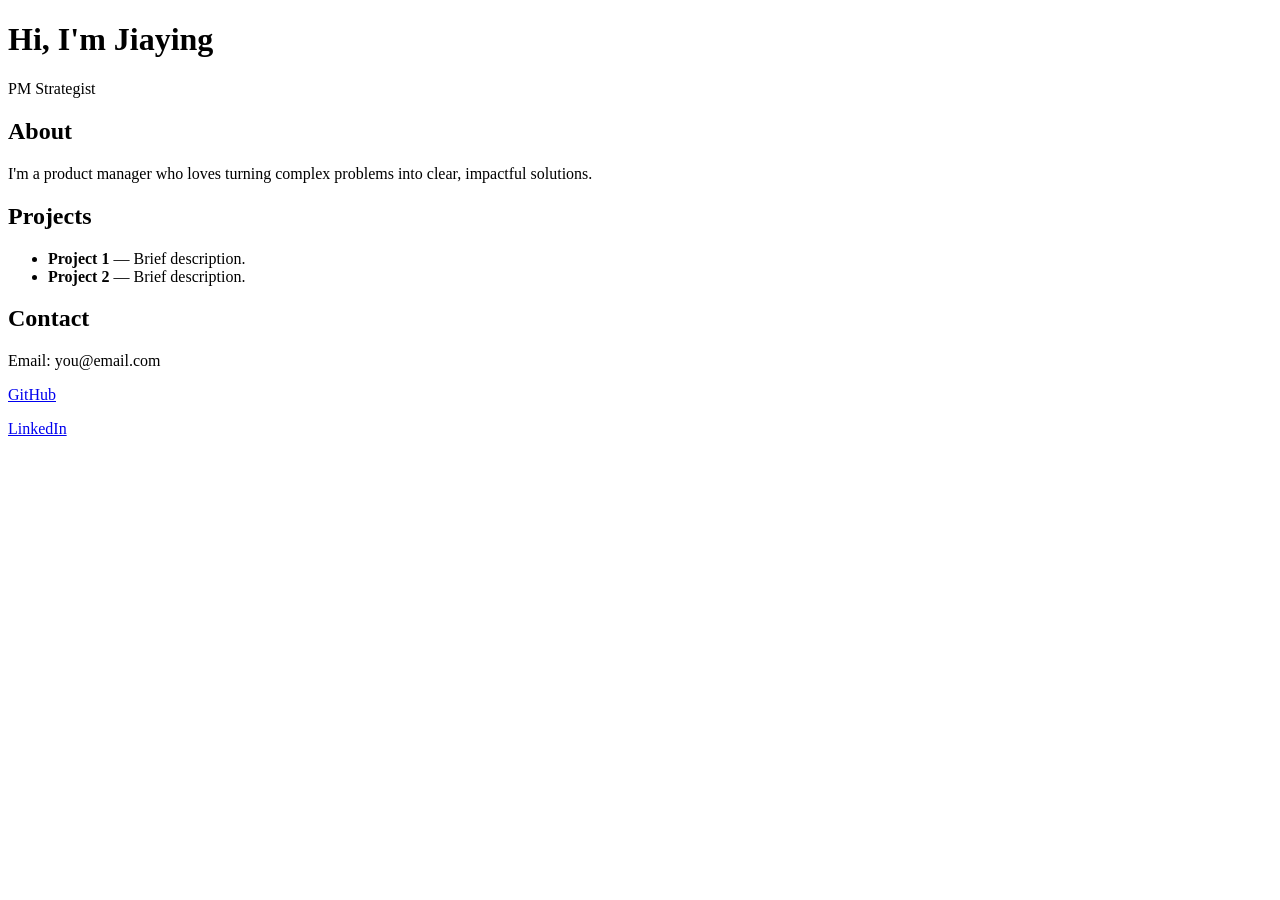
==== index.html @ cc2db0bb "Linked Profile updated" ====
<!DOCTYPE html>
<html lang="en">
<head>
  <meta charset="UTF-8">
  <title>Jiaying | PM Strategist</title>
</head>
<body>

  <h1>Hi, I'm Jiaying</h1>
  <p>PM Strategist</p>

  <!-- About Section -->
  <section id="about">
    <h2>About</h2>
    <p>I'm a product manager who loves turning complex problems into clear, impactful solutions.</p>
  </section>

  <!-- Projects Section -->
  <section id="projects">
    <h2>Projects</h2>
    <ul>
      <li><strong>Project 1</strong> — Brief description.</li>
      <li><strong>Project 2</strong> — Brief description.</li>
    </ul>
  </section>

  <!-- Contact Section -->
  <section id="contact">
    <h2>Contact</h2>
    <p>Email: you@email.com</p>
    <p><a href="https://github.com/jiaying425">GitHub</a></p>
    <p><a href="https://www.linkedin.com/in/erina-huang-1b1b8218/">LinkedIn</a></p>
  </section>

</body>
</html>
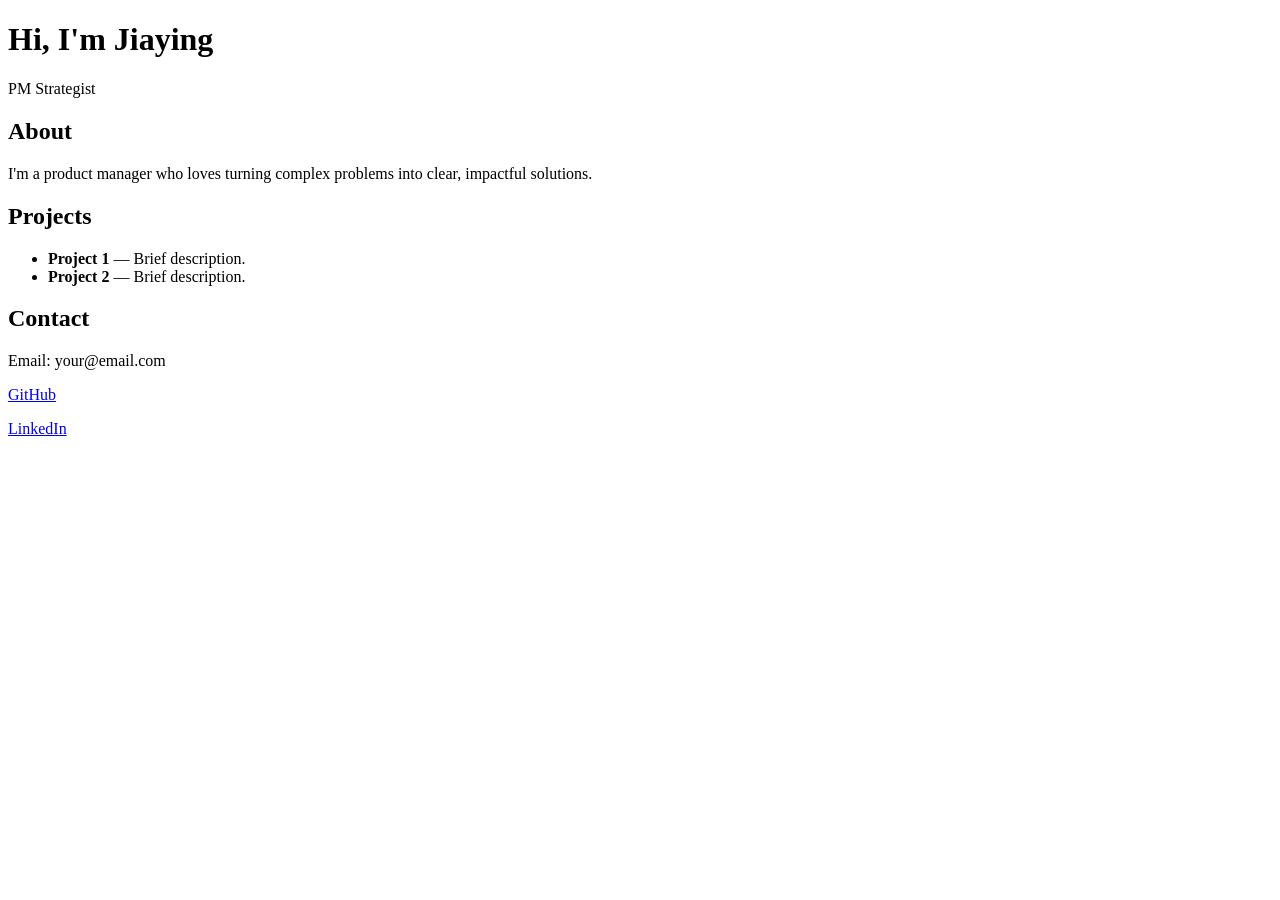
==== commit c870b9a5: "Styple portfolio with css - Close #7" ====
--- a/index.html
+++ b/index.html
@@ -3,6 +3,7 @@
 <head>
   <meta charset="UTF-8">
   <title>Jiaying | PM Strategist</title>
+  <link rel="stylesheet" href="styles.css">
 </head>
 <body>
 
@@ -27,9 +28,9 @@
   <!-- Contact Section -->
   <section id="contact">
     <h2>Contact</h2>
-    <p>Email: you@email.com</p>
+    <p>Email: your@email.com</p>
     <p><a href="https://github.com/jiaying425">GitHub</a></p>
-    <p><a href="https://www.linkedin.com/in/erina-huang-1b1b8218/">LinkedIn</a></p>
+    <p><a href="https://linkedin.com/in/yourprofile">LinkedIn</a></p>
   </section>
 
 </body>
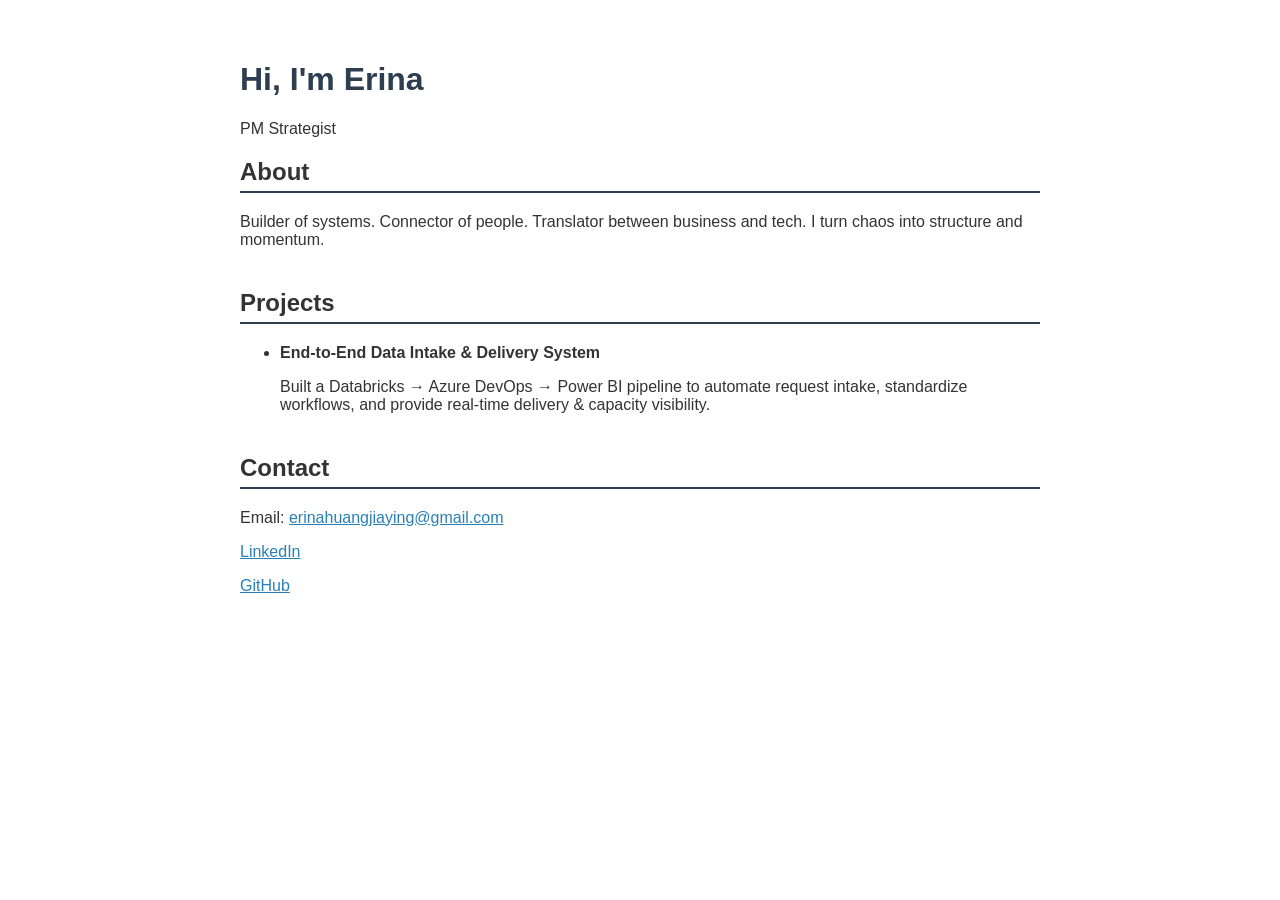
==== commit b5add42c: "Add real portfolio content - Closes #15" ====
--- a/index.html
+++ b/index.html
@@ -2,36 +2,35 @@
 <html lang="en">
 <head>
   <meta charset="UTF-8">
-  <title>Jiaying | PM Strategist</title>
+  <title>Erina Huang | PM Strategist</title>
   <link rel="stylesheet" href="styles.css">
 </head>
 <body>
 
-  <h1>Hi, I'm Jiaying</h1>
-  <p>PM Strategist</p>
+  <h1>Hi, I'm Erina</h1>
+  <p class="tagline">PM Strategist</p>
 
-  <!-- About Section -->
   <section id="about">
     <h2>About</h2>
-    <p>I'm a product manager who loves turning complex problems into clear, impactful solutions.</p>
+    <p>Builder of systems. Connector of people. Translator between business and tech. I turn chaos into structure and momentum.</p>
   </section>
 
-  <!-- Projects Section -->
   <section id="projects">
     <h2>Projects</h2>
     <ul>
-      <li><strong>Project 1</strong> — Brief description.</li>
-      <li><strong>Project 2</strong> — Brief description.</li>
+      <li>
+        <strong>End-to-End Data Intake & Delivery System</strong>
+        <p>Built a Databricks → Azure DevOps → Power BI pipeline to automate request intake, standardize workflows, and provide real-time delivery & capacity visibility.</p>
+      </li>
     </ul>
   </section>
 
-  <!-- Contact Section -->
   <section id="contact">
     <h2>Contact</h2>
-    <p>Email: your@email.com</p>
+    <p>Email: <a href="mailto:erinahuangjiaying@gmail.com">erinahuangjiaying@gmail.com</a></p>
+    <p><a href="https://www.linkedin.com/in/erina-huang-1b1b8218/">LinkedIn</a></p>
     <p><a href="https://github.com/jiaying425">GitHub</a></p>
-    <p><a href="https://linkedin.com/in/yourprofile">LinkedIn</a></p>
   </section>
 
 </body>
-</html>
+</html>
--- a/styles.css
+++ b/styles.css
@@ -0,0 +1,24 @@
+body {
+  font-family: Arial, sans-serif;
+  max-width: 800px;
+  margin: 0 auto;
+  padding: 40px 20px;
+  color: #333;
+}
+
+h1 {
+  color: #2c3e50;
+}
+
+h2 {
+  border-bottom: 2px solid #2c3e50;
+  padding-bottom: 5px;
+}
+
+section {
+  margin-bottom: 40px;
+}
+
+a {
+  color: #2980b9;
+}
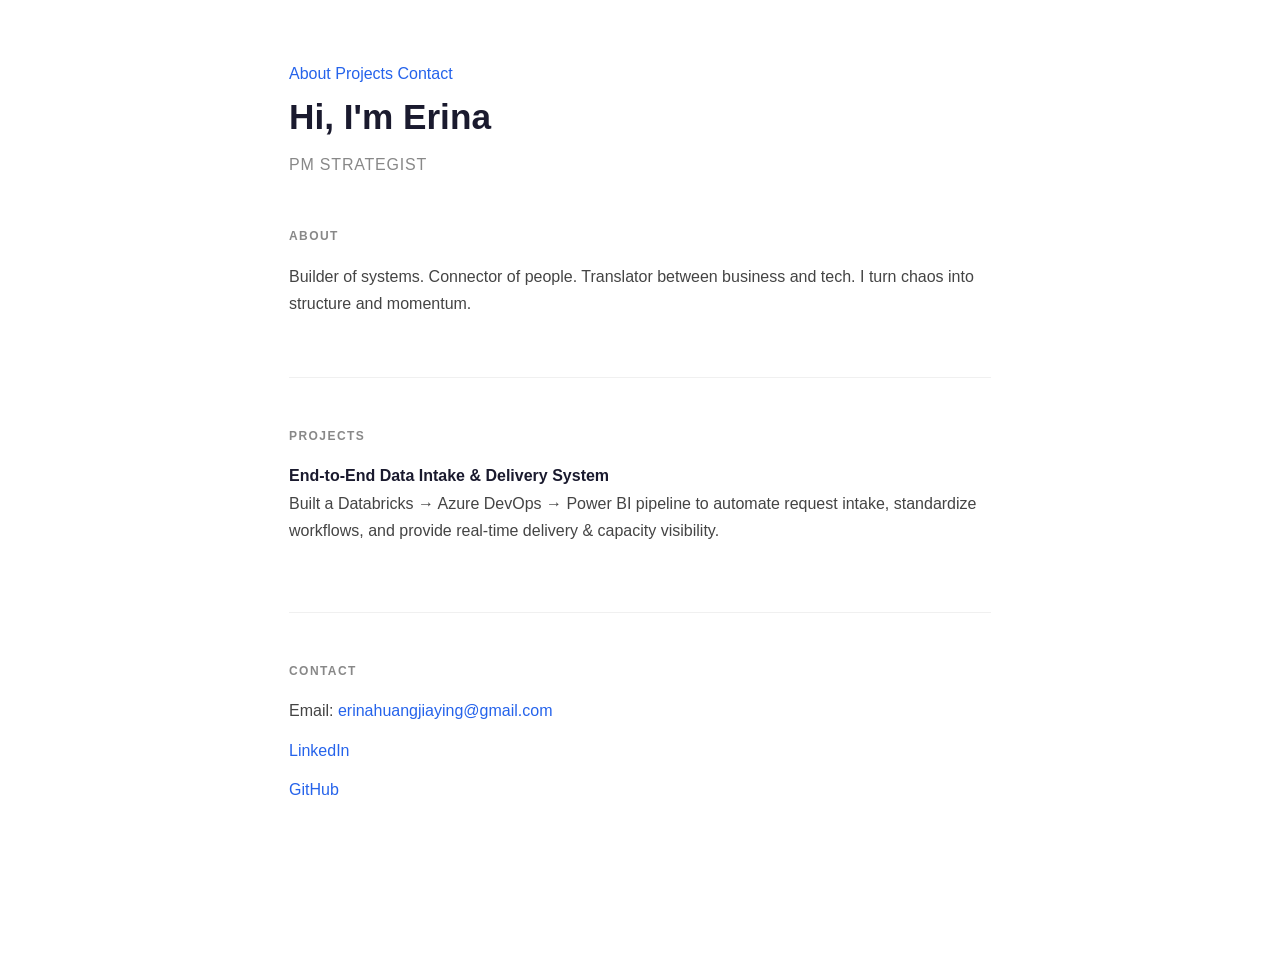
==== commit 451be860: "Add Navigation Bar - Closes #21" ====
--- a/index.html
+++ b/index.html
@@ -6,6 +6,12 @@
   <link rel="stylesheet" href="styles.css">
 </head>
 <body>
+
+  <nav>
+  <a href="#about">About</a>
+  <a href="#projects">Projects</a>
+  <a href="#contact">Contact</a>
+</nav>
 
   <h1>Hi, I'm Erina</h1>
   <p class="tagline">PM Strategist</p>
--- a/styles.css
+++ b/styles.css
@@ -1,24 +1,77 @@
+* {
+  margin: 0;
+  padding: 0;
+  box-sizing: border-box;
+}
+
 body {
-  font-family: Arial, sans-serif;
-  max-width: 800px;
+  font-family: 'Segoe UI', Arial, sans-serif;
+  max-width: 750px;
   margin: 0 auto;
-  padding: 40px 20px;
+  padding: 60px 24px;
   color: #333;
+  line-height: 1.7;
 }
 
 h1 {
-  color: #2c3e50;
+  font-size: 2.2rem;
+  font-weight: 600;
+  color: #1a1a2e;
+  margin-bottom: 4px;
+}
+
+.tagline {
+  font-size: 1rem;
+  color: #888;
+  margin-bottom: 48px;
+  letter-spacing: 0.05em;
+  text-transform: uppercase;
 }
 
 h2 {
-  border-bottom: 2px solid #2c3e50;
-  padding-bottom: 5px;
+  font-size: 0.75rem;
+  font-weight: 600;
+  letter-spacing: 0.12em;
+  text-transform: uppercase;
+  color: #888;
+  margin-bottom: 16px;
 }
 
 section {
-  margin-bottom: 40px;
+  margin-bottom: 48px;
+  padding-bottom: 48px;
+  border-bottom: 1px solid #f0f0f0;
+}
+
+section:last-child {
+  border-bottom: none;
+}
+
+p {
+  font-size: 1rem;
+  color: #444;
+  margin-bottom: 12px;
+}
+
+ul {
+  list-style: none;
+  padding: 0;
+}
+
+li {
+  margin-bottom: 20px;
+}
+
+strong {
+  color: #1a1a2e;
+  font-size: 1rem;
 }
 
 a {
-  color: #2980b9;
+  color: #2563eb;
+  text-decoration: none;
 }
+
+a:hover {
+  text-decoration: underline;
+}
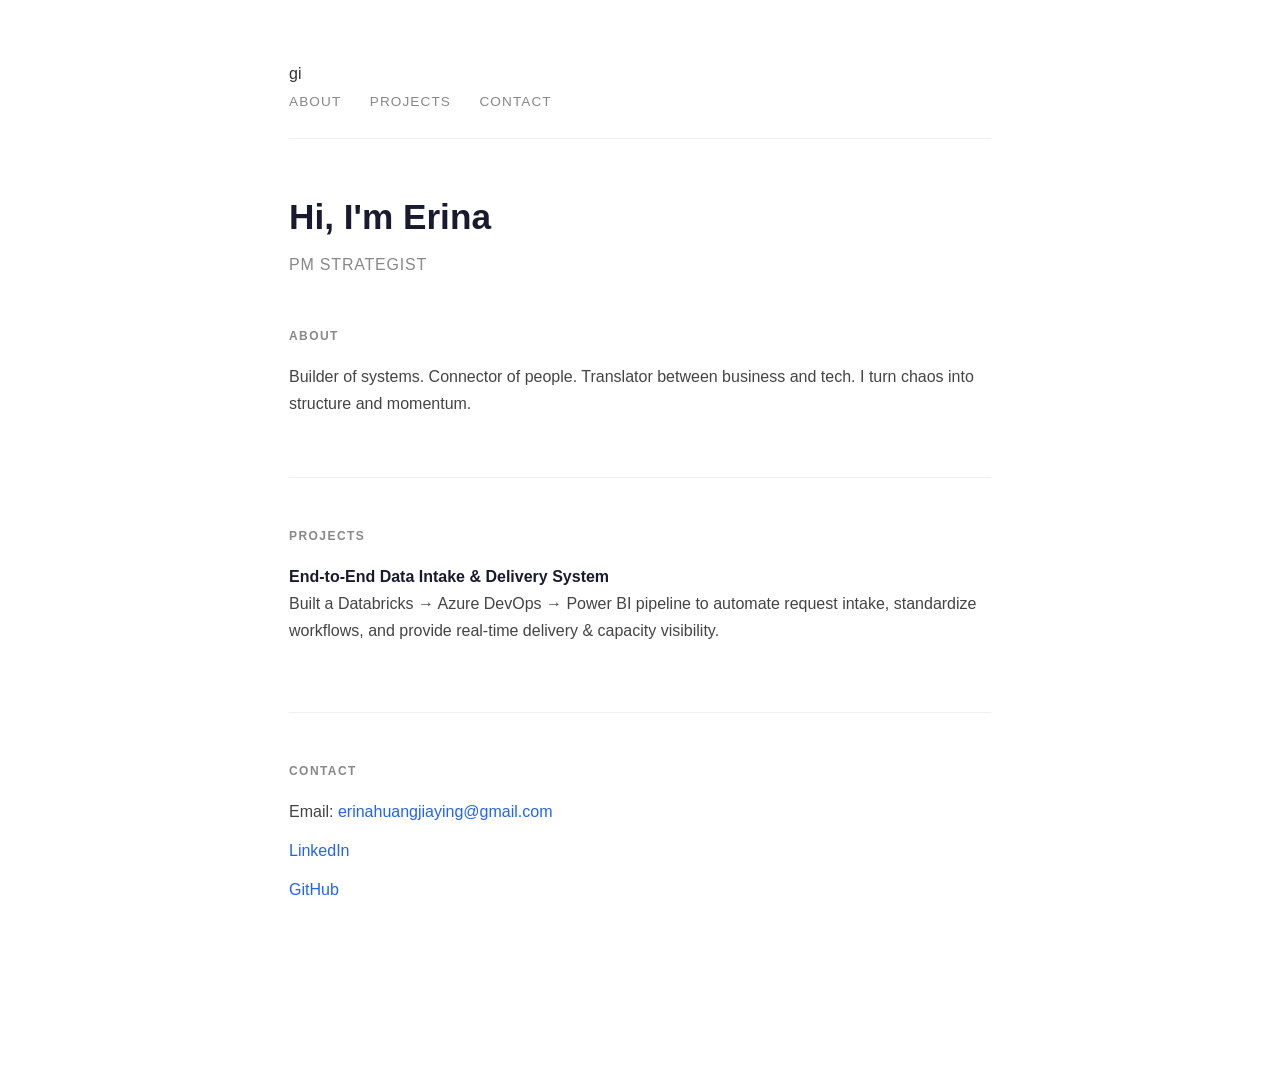
==== commit 4d983ee7: "Add responsive CSS for mobile - Closes #24" ====
--- a/index.html
+++ b/index.html
@@ -2,10 +2,11 @@
 <html lang="en">
 <head>
   <meta charset="UTF-8">
+  <meta name="viewport" content="width=device-width, initial-scale=1.0">
   <title>Erina Huang | PM Strategist</title>
   <link rel="stylesheet" href="styles.css">
 </head>
-<body>
+<body>gi
 
   <nav>
   <a href="#about">About</a>
--- a/styles.css
+++ b/styles.css
@@ -75,3 +75,38 @@
 a:hover {
   text-decoration: underline;
 }
+
+nav {
+  margin-bottom: 48px;
+  padding-bottom: 24px;
+  border-bottom: 1px solid #f0f0f0;
+}
+
+nav a {
+  margin-right: 24px;
+  font-size: 0.85rem;
+  font-weight: 500;
+  color: #888;
+  text-decoration: none;
+  text-transform: uppercase;
+  letter-spacing: 0.08em;
+}
+
+nav a:hover {
+  color: #1a1a2e;
+}
+
+@media (max-width: 600px) {
+  body {
+    padding: 30px 16px;
+  }
+
+  h1 {
+    font-size: 1.6rem;
+  }
+
+  nav a {
+    display: block;
+    margin-bottom: 8px;
+  }
+}
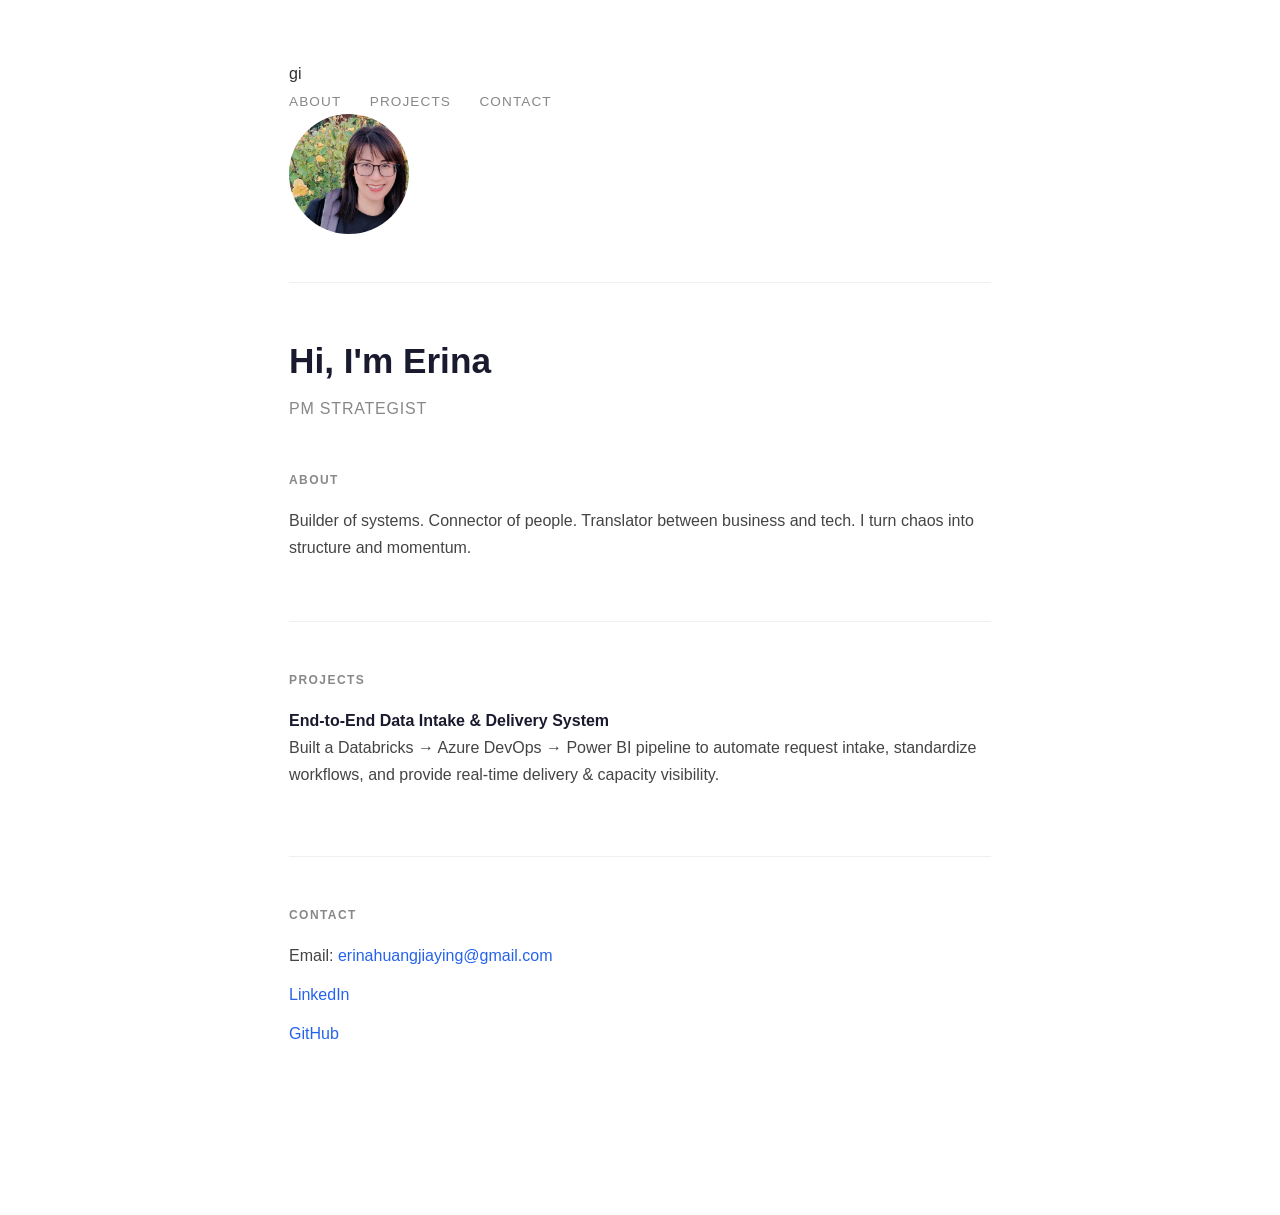
==== commit 20a06613: "Add images/profiles - Closes #27" ====
--- a/index.html
+++ b/index.html
@@ -12,6 +12,7 @@
   <a href="#about">About</a>
   <a href="#projects">Projects</a>
   <a href="#contact">Contact</a>
+  <img src="images/profile.jpg" alt="Erina Huang" class="profile-img">
 </nav>
 
   <h1>Hi, I'm Erina</h1>
--- a/styles.css
+++ b/styles.css
@@ -109,4 +109,13 @@
     display: block;
     margin-bottom: 8px;
   }
+}
+
+.profile-img {
+  width: 120px;
+  height: 120px;
+  border-radius: 50%;
+  object-fit: cover;
+  display: block;
+  margin-bottom: 24px;
 }
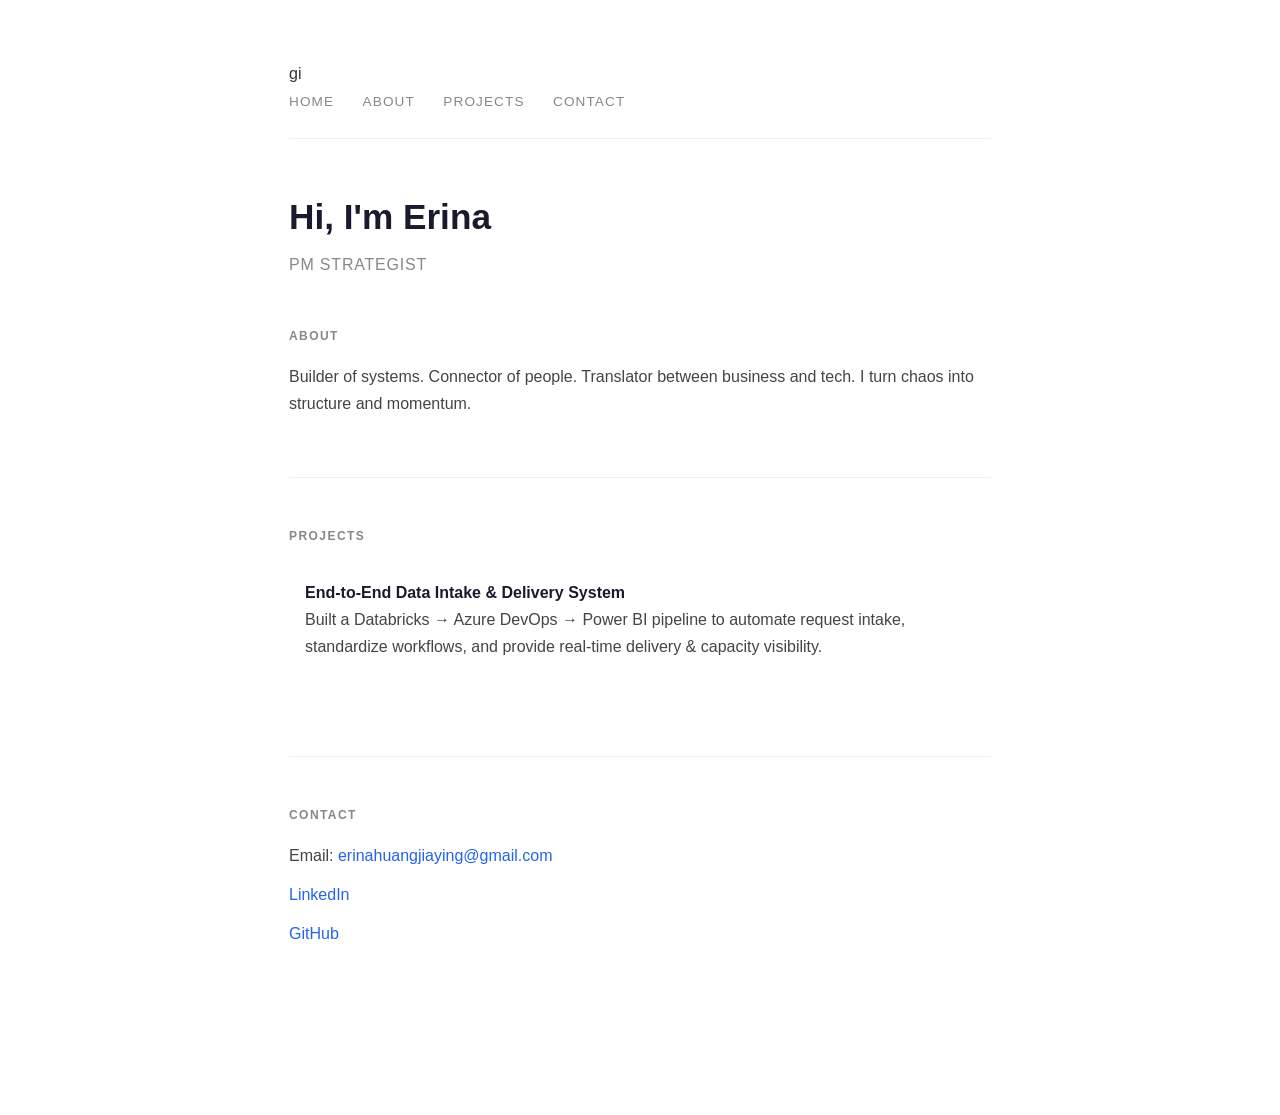
==== commit 0d0a6e4d: "Create multi-page site structure - Closes #35" ====
--- a/index.html
+++ b/index.html
@@ -9,11 +9,12 @@
 <body>gi
 
   <nav>
-  <a href="#about">About</a>
-  <a href="#projects">Projects</a>
-  <a href="#contact">Contact</a>
-  <img src="images/profile.jpg" alt="Erina Huang" class="profile-img">
-</nav>
+    <a href="index.html">Home</a>
+    <a href="about.html">About</a>
+    <a href="projects.html">Projects</a>
+    <a href="#contact">Contact</a>
+  </nav>
+  
 
   <h1>Hi, I'm Erina</h1>
   <p class="tagline">PM Strategist</p>
--- a/styles.css
+++ b/styles.css
@@ -1,28 +1,45 @@
+:root {
+  --color-dark: #1a1a2e;
+  --color-text: #333;
+  --color-muted: #888;
+  --color-subtle: #444;
+  --color-link: #2563eb;
+  --color-border: #f0f0f0;
+  --color-hover-bg: #f8f8f8;
+  --font-main: 'Segoe UI', Arial, sans-serif;
+  --max-width: 750px;
+}
+
 * {
   margin: 0;
   padding: 0;
   box-sizing: border-box;
 }
 
+html {
+  scroll-behavior: smooth;
+}
+
 body {
-  font-family: 'Segoe UI', Arial, sans-serif;
-  max-width: 750px;
+  font-family: var(--font-main);
+  max-width: var(--max-width);
   margin: 0 auto;
   padding: 60px 24px;
-  color: #333;
+  color: var(--color-text);
   line-height: 1.7;
+  animation: fadeIn 0.6s ease;
 }
 
 h1 {
   font-size: 2.2rem;
   font-weight: 600;
-  color: #1a1a2e;
+  color: var(--color-dark);
   margin-bottom: 4px;
 }
 
 .tagline {
   font-size: 1rem;
-  color: #888;
+  color: var(--color-muted);
   margin-bottom: 48px;
   letter-spacing: 0.05em;
   text-transform: uppercase;
@@ -33,14 +50,14 @@
   font-weight: 600;
   letter-spacing: 0.12em;
   text-transform: uppercase;
-  color: #888;
+  color: var(--color-muted);
   margin-bottom: 16px;
 }
 
 section {
   margin-bottom: 48px;
   padding-bottom: 48px;
-  border-bottom: 1px solid #f0f0f0;
+  border-bottom: 1px solid var(--color-border);
 }
 
 section:last-child {
@@ -49,7 +66,7 @@
 
 p {
   font-size: 1rem;
-  color: #444;
+  color: var(--color-subtle);
   margin-bottom: 12px;
 }
 
@@ -60,15 +77,22 @@
 
 li {
   margin-bottom: 20px;
+  padding: 16px;
+  border-radius: 8px;
+  transition: background 0.2s ease;
+}
+
+li:hover {
+  background: var(--color-hover-bg);
 }
 
 strong {
-  color: #1a1a2e;
+  color: var(--color-dark);
   font-size: 1rem;
 }
 
 a {
-  color: #2563eb;
+  color: var(--color-link);
   text-decoration: none;
 }
 
@@ -79,36 +103,22 @@
 nav {
   margin-bottom: 48px;
   padding-bottom: 24px;
-  border-bottom: 1px solid #f0f0f0;
+  border-bottom: 1px solid var(--color-border);
 }
 
 nav a {
   margin-right: 24px;
   font-size: 0.85rem;
   font-weight: 500;
-  color: #888;
+  color: var(--color-muted);
   text-decoration: none;
   text-transform: uppercase;
   letter-spacing: 0.08em;
+  transition: color 0.2s ease;
 }
 
 nav a:hover {
-  color: #1a1a2e;
-}
-
-@media (max-width: 600px) {
-  body {
-    padding: 30px 16px;
-  }
-
-  h1 {
-    font-size: 1.6rem;
-  }
-
-  nav a {
-    display: block;
-    margin-bottom: 8px;
-  }
+  color: var(--color-dark);
 }
 
 .profile-img {
@@ -118,4 +128,27 @@
   object-fit: cover;
   display: block;
   margin-bottom: 24px;
+  transition: transform 0.3s ease;
+}
+
+.profile-img:hover {
+  transform: scale(1.05);
+}
+
+@media (max-width: 600px) {
+  body {
+    padding: 30px 16px;
+  }
+  h1 {
+    font-size: 1.6rem;
+  }
+  nav a {
+    display: block;
+    margin-bottom: 8px;
+  }
+}
+
+@keyframes fadeIn {
+  from { opacity: 0; transform: translateY(10px); }
+  to   { opacity: 1; transform: translateY(0); }
 }
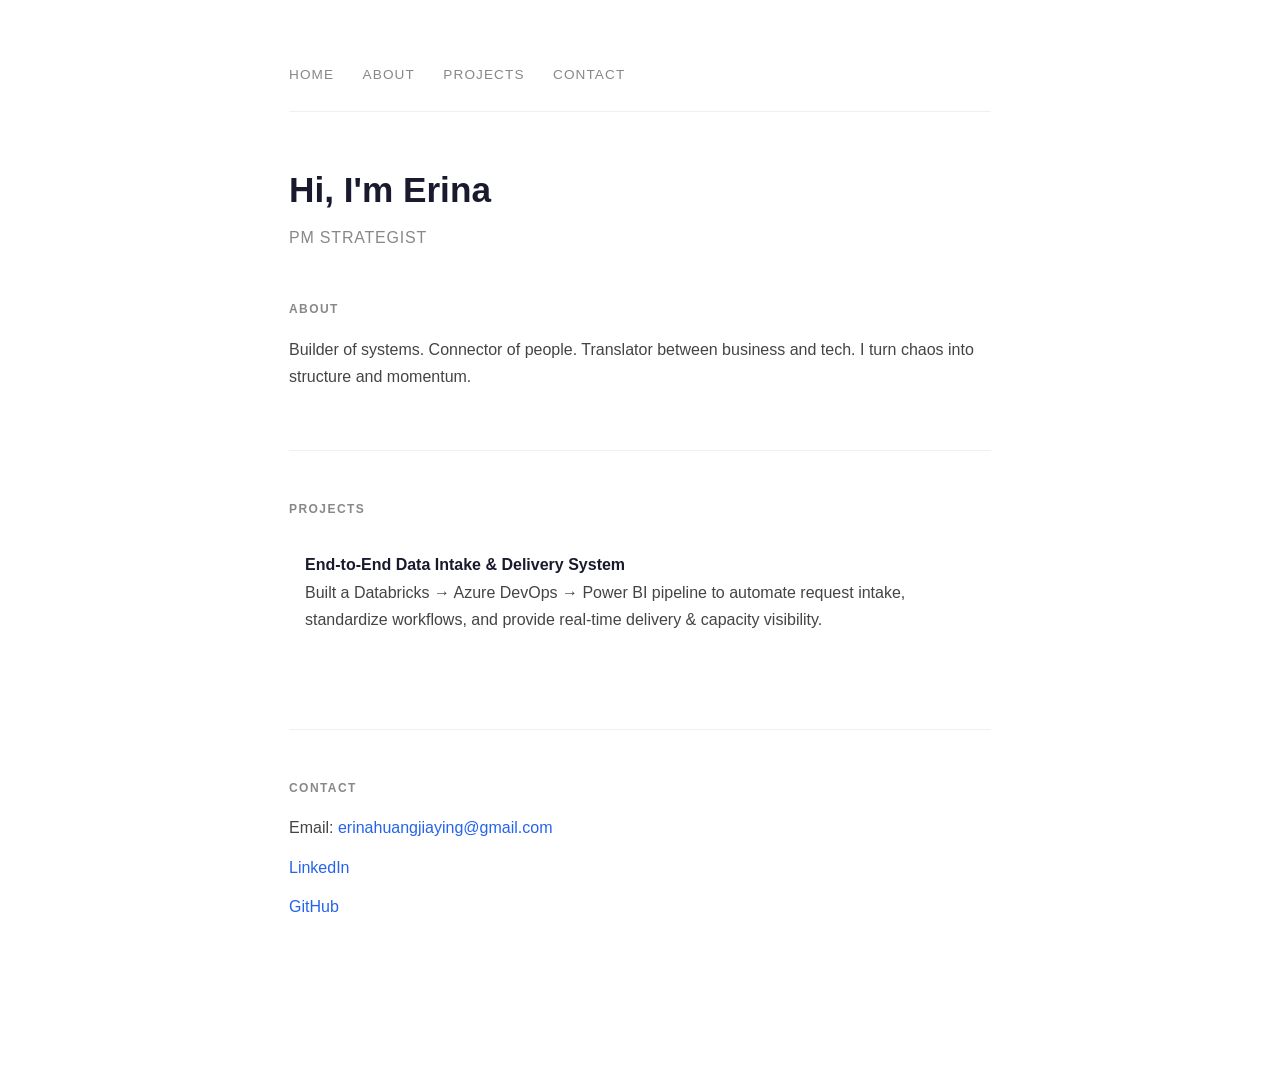
==== commit 1ca26d4d: "Fix Typo in index.html" ====
--- a/index.html
+++ b/index.html
@@ -6,7 +6,7 @@
   <title>Erina Huang | PM Strategist</title>
   <link rel="stylesheet" href="styles.css">
 </head>
-<body>gi
+<body>
 
   <nav>
     <a href="index.html">Home</a>
